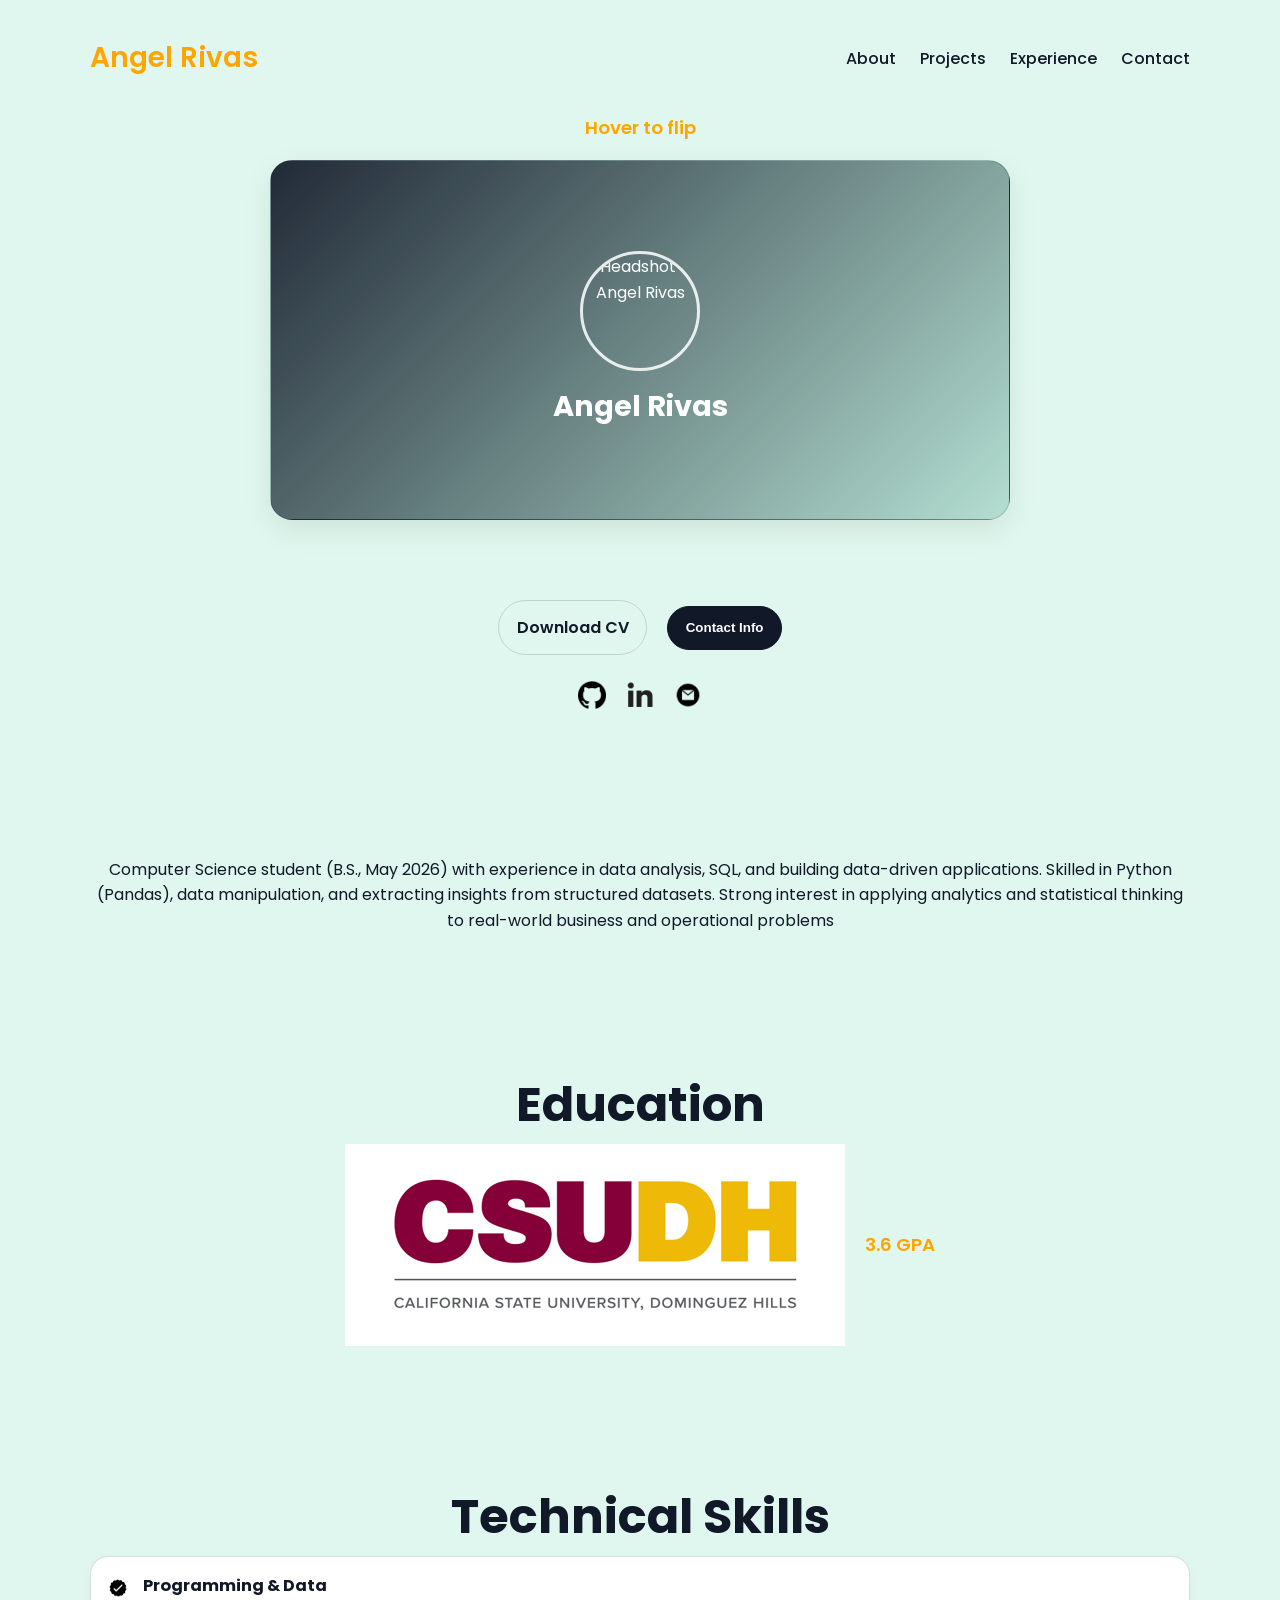
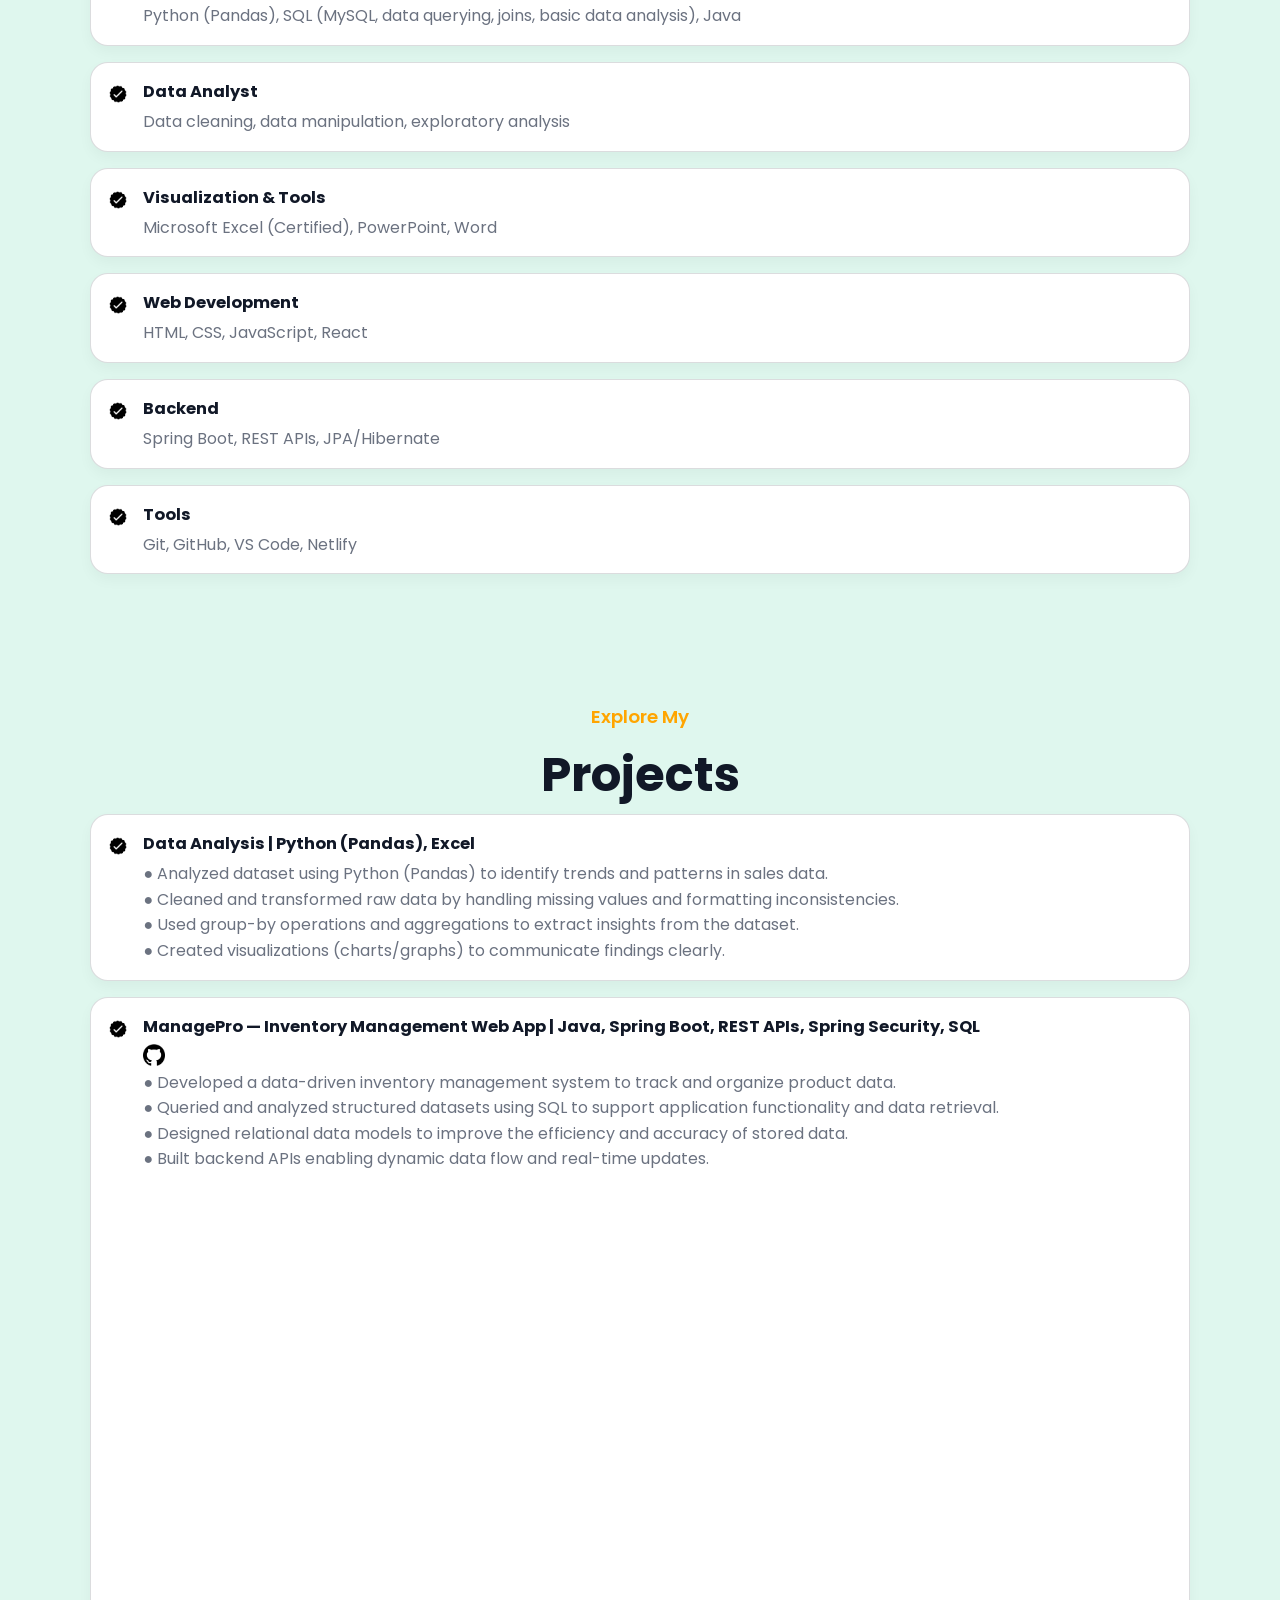
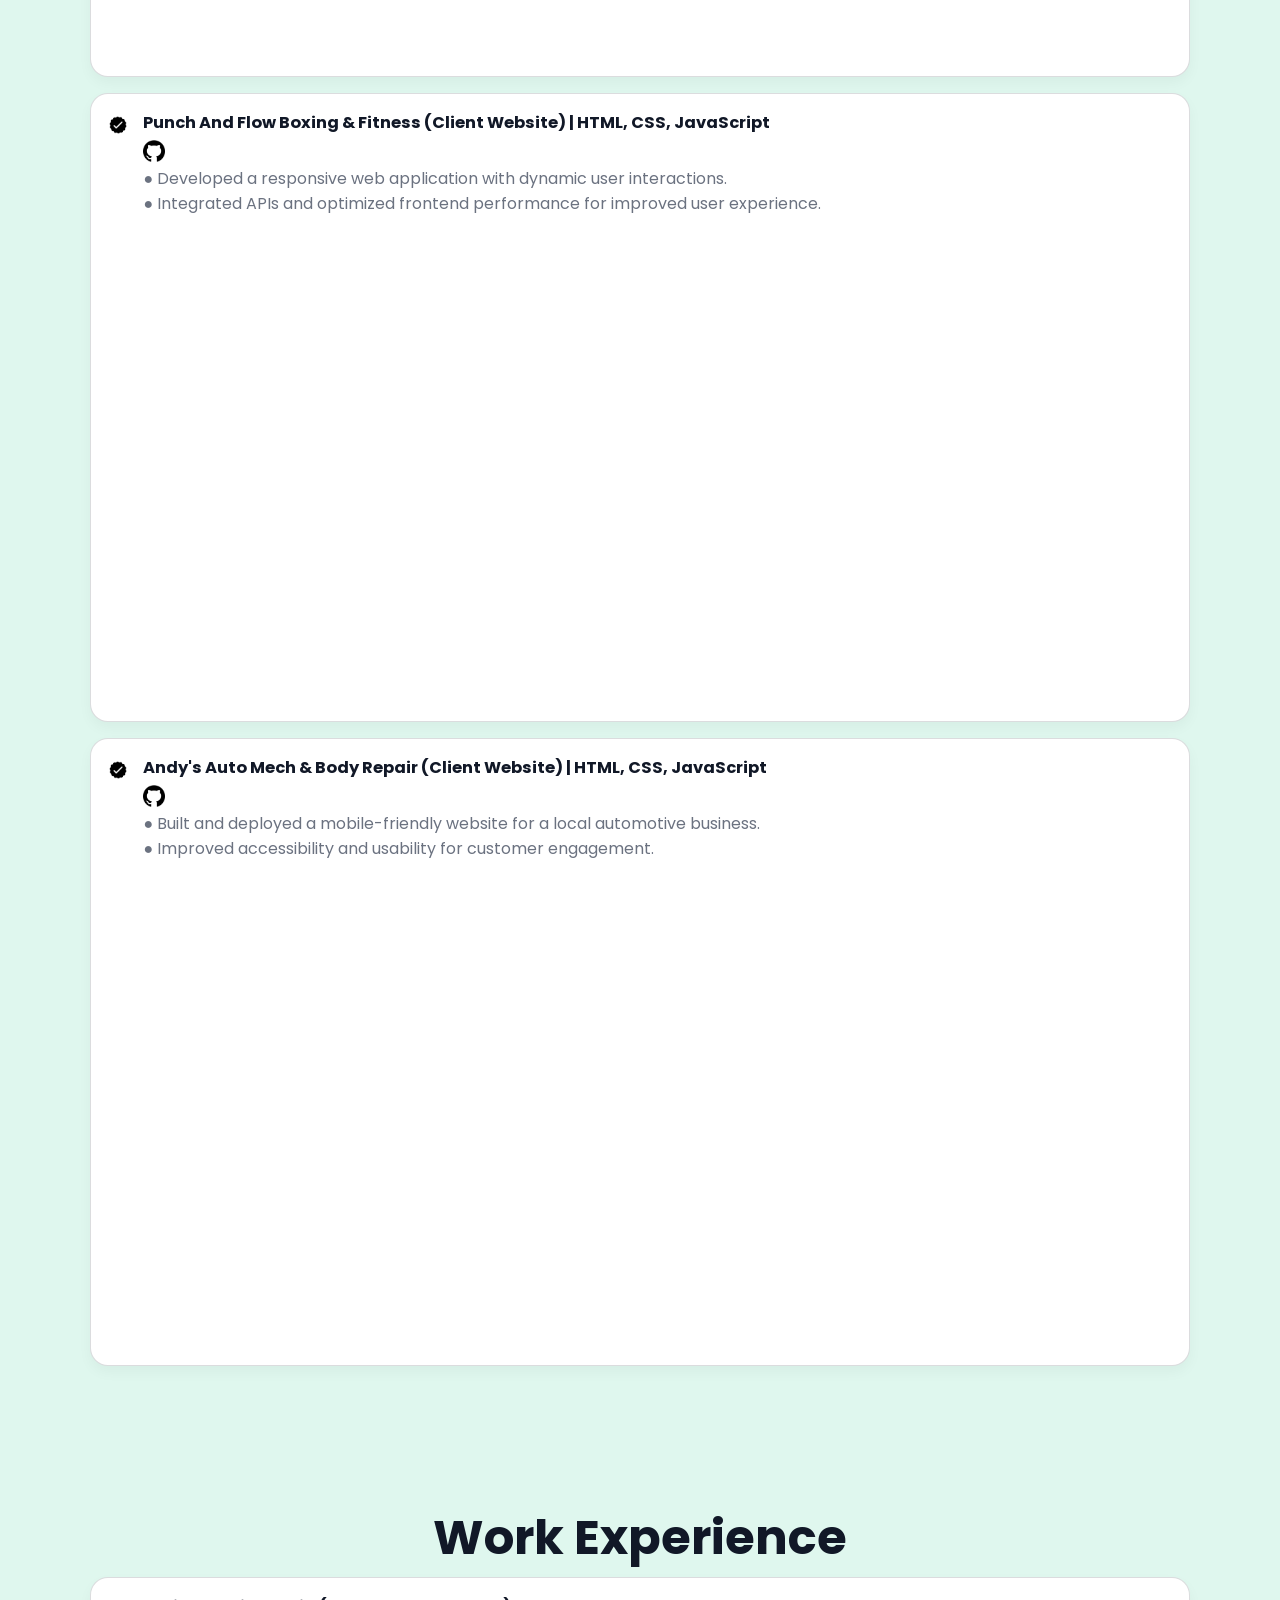
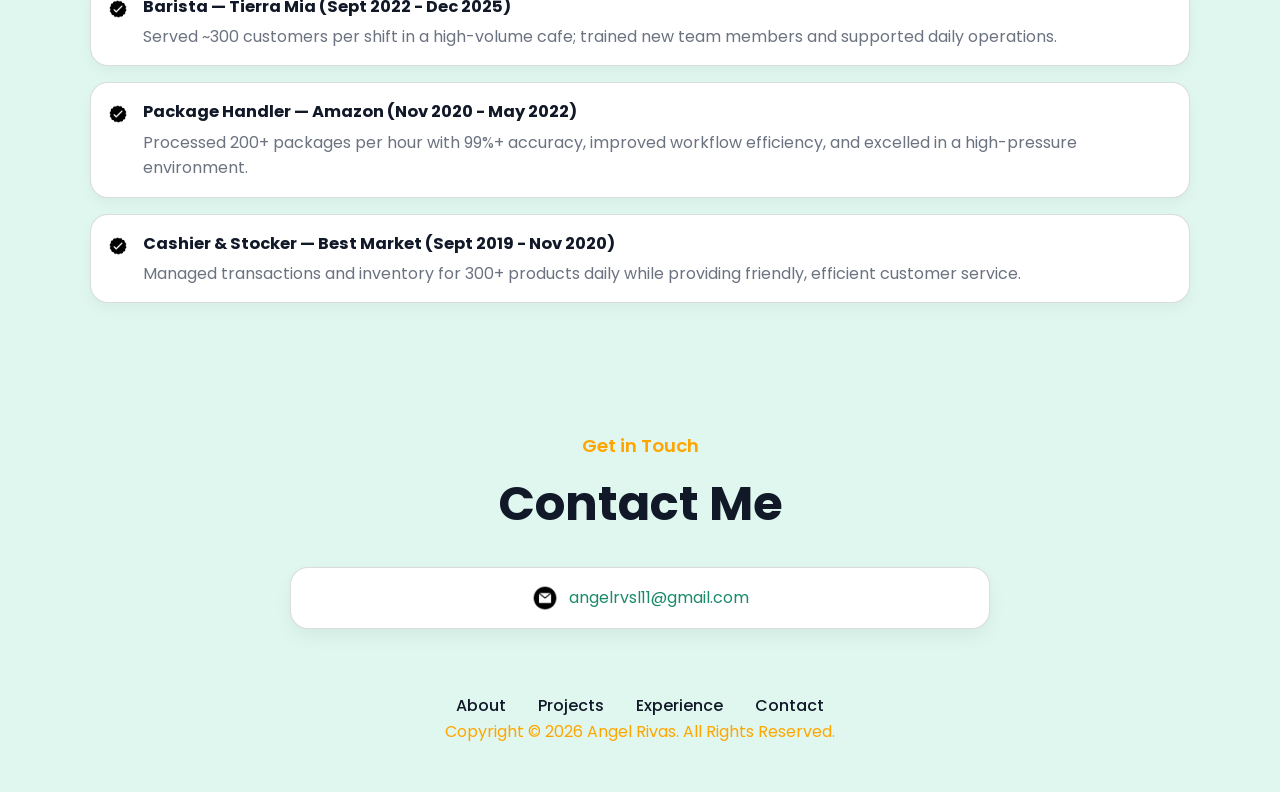
==== Frontend/index.html @ 83a0e371 "Add files via upload" ====
<!DOCTYPE html>
<html lang="en">
  <head>
    <meta charset="UTF-8" />
    <meta name="viewport" content="width=device-width, initial-scale=1.0" />
    <meta
      name="description"
      content="Angel Rivas — Computer Science portfolio showcasing projects, experience, and contact information."
    />
    <title>Angel Rivas • Portfolio</title>

    <link rel="stylesheet" href="style.css" />
  </head>

  <body>
    <header>
      <!-- Desktop Nav -->
      <nav id="desktop-nav" aria-label="Primary">
        <a href="#profile" class="logo" aria-label="Go to top">Angel Rivas</a>

        <ul class="nav-links" role="list">
          <li><a href="#about">About</a></li>
          <li><a href="#projects">Projects</a></li>
          <li><a href="#experience">Experience</a></li>
          <li><a href="#contact">Contact</a></li>
        </ul>
      </nav>

      <!-- Mobile Nav -->
      <nav id="hamburger-nav" aria-label="Primary (mobile)">
        <a href="#profile" class="logo" aria-label="Go to top">Angel Rivas</a>

        <div class="hamburger-menu">
          <button
            class="hamburger-icon"
            id="hamburger-button"
            aria-label="Open navigation menu"
            aria-expanded="false"
            aria-controls="mobile-menu"
            type="button"
          >
            <span></span>
            <span></span>
            <span></span>
          </button>

          <ul id="mobile-menu" class="menu-links" role="list">
            <li><a href="#about" data-close-menu>About</a></li>
            <li><a href="#skills" data-close-menu>Experience</a></li>
            <li><a href="#projects" data-close-menu>Projects</a></li>
            <li><a href="#contact" data-close-menu>Contact</a></li>
          </ul>
        </div>
      </nav>
    </header>

    <main>
      <!-- BUSINESS CARD (TOP OF PAGE) -->
      <section id="business-card" aria-labelledby="bizcard-title">
        <p class="section__text__p1">Hover to flip</p>

        <div class="biz-scene">
          <div class="biz-card">
            <!-- FRONT -->
            <div class="biz-face biz-front">
              <img class="biz-avatar" src="./logos/profile_.HEIC" alt="Headshot of Angel Rivas" />
              <h3 class="biz-name">Angel Rivas</h3>
            </div>

            <!-- BACK -->
            <div class="biz-face biz-back">
              <h3 class="biz-back-title">Let’s build your site</h3>
              <p class="biz-bio">
                Data analyst skilled in SQL, Python, and uncovering insights from complex datasets. I turn raw data into clear insights that help businesses make smarter decisions.
              </p>

              <div class="biz-contact">
                <p><strong>Email:</strong> angelrvsl11@gmail.com</p>
                <br>
                <a class="biz-pill" href="https://linkedin.com/in/angel-rivas-ba0842382" target="_blank" rel="noopener noreferrer">LinkedIn</a>
              </div>

            </div>
          </div>
        </div>
      </section>

      <!-- PROFILE -->
      <section id="profile" aria-labelledby="profile-title">

        <div class="section__text">
          <div class="btn-container">
            <a class="btn btn-color-2" href="RivasAngel_Resume-Data Analyst.pdf" download>Download CV</a>
            <button class="btn btn-color-1" data-jump-contact type="button">Contact Info</button>
          </div>
          <br/>

          <div class="social-links">
            <a
              class="icon-link"
              href="https://github.com/Angelriv-lar"
              target="_blank"
              rel="noopener noreferrer"
              aria-label="Visit my GitHub profile (opens in a new tab)"
            >
              <img src="./logos/github.png" alt="GitHub" class="icon" />
            </a>

            <a
              class="icon-link"
              href="https://www.linkedin.com/in/angel-rivas-ba0842382"
              target="_blank"
              rel="noopener noreferrer"
              aria-label="Visit my Linkedin profile (opens in a new tab)"
            >
              <img src="./logos/Linkedin.png" alt="LinkedIn" class="icon" />
            </a>

            <a
              class="icon-link"
              href="mailto:angelrvsl11@gmail.com"
              aria-label="Email me"
            >
              <img src="./logos/email.png" alt="Gmail" class="icon" />
            </a>
          </div>
        </div>
      </section>

      <!-- Professional Summary -->
      <section>
        <div id="about" class="summary">
          <div class="details-container summary-card">
            <p>
            Computer Science student (B.S., May 2026) with experience in data analysis, SQL, and building data-driven
            applications. Skilled in Python (Pandas), data manipulation, and extracting insights from structured datasets. Strong
            interest in applying analytics and statistical thinking to real-world business and operational problems
            </p>
          </div>
        </div>
      </section>

      <!-- ABOUT -->
      <section id="about" aria-labelledby="about-title" class="reveal">
        <h2 id="about-title" class="title">Education</h2>

        <div class="school-banner" aria-label="Education summary">
          <img src="./logos/CSUDH.png" alt="CSUDH logo" />
          <p class="section__text__p1">3.6 GPA</p>
        </div>
      </section>

      <!-- SKILLS / EXPERIENCE -->
      <section id="skills" aria-labelledby="skills-title" class="reveal">
        <h2 id="skills-title" class="title">Technical Skills</h2>

        <div class="experience-details-container">
          <div class="about-containers">
            <div class="details-container">
              <div class="article-container">
                <article>
                  <img src="./logos/checkmark.png" alt="" class="icon" aria-hidden="true" />
                  <div>
                    <h3>Programming & Data</h3>
                    <p>Python (Pandas), SQL (MySQL, data querying, joins, basic data analysis), Java</p>
                  </div>
                </article>

                <article>
                  <img src="./logos/checkmark.png" alt="" class="icon" aria-hidden="true" />
                  <div>
                    <h3>Data Analyst</h3>
                    <p>Data cleaning, data manipulation, exploratory analysis</p>
                  </div>
                </article>

                <article>
                  <img src="./logos/checkmark.png" alt="" class="icon" aria-hidden="true" />
                  <div>
                    <h3>Visualization & Tools</h3>
                    <p>Microsoft Excel (Certified), PowerPoint, Word</p>
                  </div>
                </article>

                <article>
                  <img src="./logos/checkmark.png" alt="" class="icon" aria-hidden="true" />
                  <div>
                    <h3>Web Development</h3>
                    <p>HTML, CSS, JavaScript, React</p>
                  </div>
                </article>

                <article>
                  <img src="./logos/checkmark.png" alt="" class="icon" aria-hidden="true" />
                  <div>
                    <h3>Backend</h3>
                    <p>Spring Boot, REST APIs, JPA/Hibernate</p>
                  </div>
                </article>

                <article>
                  <img src="./logos/checkmark.png" alt="" class="icon" aria-hidden="true" />
                  <div>
                    <h3>Tools</h3>
                    <p>Git, GitHub, VS Code, Netlify</p>
                  </div>
                </article>
              </div>
            </div>
          </div>
        </div>
      </section>

      <!-- PROJECTS -->
      <section id="projects" aria-labelledby="projects-title" class="reveal">
        <p class="section__text__p1">Explore My</p>
        <h2 id="projects-title" class="title">Projects</h2>

        <div class="experience-details-container">
          <div class="about-containers">
            <div class="details-container">
              <div class="article-container">

                <article>
                  <img src="./logos/checkmark.png" alt="" class="icon" aria-hidden="true" />
                  <div>
                    <h3>
                      Data Analysis | Python (Pandas), Excel
                      <br />
                    </h3>
                    <p>
                      ● Analyzed dataset using Python (Pandas) to identify trends and patterns in sales data. <br>
                      ● Cleaned and transformed raw data by handling missing values and formatting inconsistencies. <br>
                      ● Used group-by operations and aggregations to extract insights from the dataset. <br>
                      ● Created visualizations (charts/graphs) to communicate findings clearly.
                    </p>
                  </div>
                </article>

                <article>
                  <img src="./logos/checkmark.png" alt="" class="icon" aria-hidden="true" />
                  <div>
                    <h3>
                      ManagePro — Inventory Management Web App | Java, Spring Boot, REST APIs, Spring Security, SQL
                      <br />
                      <a
                        class="icon-link"
                        href="https://github.com/Angelriv-lar/ManagePro.git"
                        target="_blank"
                        rel="noopener noreferrer"
                      >
                        <img src="./logos/github.png" alt="GitHub" class="icon" />
                      </a>
                    </h3>
                    <p>
                      ● Developed a data-driven inventory management system to track and organize product data. <br>
                      ● Queried and analyzed structured datasets using SQL to support application functionality and data retrieval. <br>
                      ● Designed relational data models to improve the efficiency and accuracy of stored data. <br>
                      ● Built backend APIs enabling dynamic data flow and real-time updates.
                    </p>
                    <video autoplay muted loop playsinline width="640" height="480">
                      <source src="./Demos/ManagePro-Demo.mov" type="video/mp4" />
                      Your browser does not support the video tag.
                    </video>
                  </div>
                </article>
                
                <article>
                  <img src="./logos/checkmark.png" alt="" class="icon" aria-hidden="true" />
                  <div>
                    <h3>
                      Punch And Flow Boxing & Fitness (Client Website) | HTML, CSS, JavaScript
                      <br />
                      <a
                        class="icon-link"
                        href="https://github.com/Angelriv-lar/Punch-And-Flow-Boxing---Fitness.git"
                        target="_blank"
                        rel="noopener noreferrer"
                      >
                        <img src="./logos/github.png" alt="GitHub" class="icon" />
                      </a>
                    </h3>
                    <p>
                    ● Developed a responsive web application with dynamic user interactions. <br>
                    ● Integrated APIs and optimized frontend performance for improved user experience.
                    <video autoplay muted loop playsinline width="640" height="480">
                      <source src="./Demos/PNF-Demo.mov" type="video/mp4" />
                      Your browser does not support the video tag.
                    </video>
                  </div>
                </article>

                <article>
                  <img src="./logos/checkmark.png" alt="" class="icon" aria-hidden="true" />
                  <div>
                    <h3>
                      Andy's Auto Mech & Body Repair (Client Website) | HTML, CSS, JavaScript
                      <br />
                      <a
                        class="icon-link"
                        href="https://github.com/Angelriv-lar/Andy-s-Auto-Mecb-Body-Repair.git"
                        target="_blank"
                        rel="noopener noreferrer"
                      >
                        <img src="./logos/github.png" alt="GitHub" class="icon" />
                      </a>
                    </h3>
                    <p>
                      ● Built and deployed a mobile-friendly website for a local automotive business. <br>
                      ● Improved accessibility and usability for customer engagement.
                    </p>
                    <video autoplay muted loop playsinline width="640" height="480">
                      <source src="./Demos/Andy's-Demo.mov" type="video/mp4" />
                      Your browser does not support the video tag.
                    </video>
                  </div>
                </article>
              </div>
            </div>
          </div>
        </div>
      </section>

      <!-- WORK EXPERIENCE -->
      <section id="experience" aria-labelledby="work-title" class="reveal">
        <h2 id="work-title" class="title">Work Experience</h2>

        <div class="experience-details-container">
          <div class="about-containers">
            <div class="details-container">
              <div class="article-container">
                <article>
                  <img src="./logos/checkmark.png" alt="" class="icon" aria-hidden="true" />
                  <div>
                    <h3>Barista — Tierra Mia (Sept 2022 - Dec 2025)</h3>
                    <p>Served ~300 customers per shift in a high-volume cafe; trained new team members and supported daily operations.</p>
                  </div>
                </article>

                <article>
                  <img src="./logos/checkmark.png" alt="" class="icon" aria-hidden="true" />
                  <div>
                    <h3>Package Handler — Amazon (Nov 2020 - May 2022)</h3>
                    <p>Processed 200+ packages per hour with 99%+ accuracy, improved workflow efficiency, and excelled in a high-pressure environment.</p>
                  </div>
                </article>

                <article>
                  <img src="./logos/checkmark.png" alt="" class="icon" aria-hidden="true" />
                  <div>
                    <h3>Cashier & Stocker — Best Market (Sept 2019 - Nov 2020)</h3>
                    <p>Managed transactions and inventory for 300+ products daily while providing friendly, efficient customer service.</p>
                  </div>
                </article>
              </div>
            </div>
          </div>
        </div>
      </section>

      <!-- CONTACT -->
      <section id="contact" aria-labelledby="contact-title" class="reveal">
        <p class="section__text__p1">Get in Touch</p>
        <h2 id="contact-title" class="title">Contact Me</h2>

        <div class="contact-info-upper-container">
          <div class="contact-info-container">
            <img src="./logos/email.png" alt="" class="icon contact-icon email-icon" aria-hidden="true" />
            <p><a href="mailto:angelrvsl11@gmail.com">angelrvsl11@gmail.com</a></p>
          </div>
        </div>
      </section>
    </main>

    <footer>
      <nav aria-label="Footer">
        <div>
          <ul class="nav-links" role="list">
            <li><a href="#about">About</a></li>
            <li><a href="#projects">Projects</a></li>
            <li><a href="#experience">Experience</a></li>
            <li><a href="#contact">Contact</a></li>
          </ul>
        </div>
      </nav>

      <p>Copyright &#169; <span id="year">2026</span> Angel Rivas. All Rights Reserved.</p>
    </footer>

    <script src="./Script.js" defer></script>
    <script src="./contact.js"defer></script>
  </body>
</html>
---- Frontend/style.css ----
@import url("https://fonts.googleapis.com/css2?family=Poppins:wght@300;400;500;600&display=swap");

:root{
  --bg: #dff7ee;
  --text: #111827;
  --muted: #6b7280;
  --card: #ffffff;
  --border: rgba(17,24,39,0.15);
  --accent: #1b8a6b;
  --accent-dark: #107856;

  --maxw: 1100px;
  --radius: 18px;
  --shadow: 0 10px 30px rgba(0,0,0,0.08);
}

*{ margin:0; padding:0; box-sizing:border-box; }
html{ scroll-behavior:smooth; }
body{
  font-family:"Poppins", sans-serif;
  line-height:1.6;
  background: var(--bg);
  color:var(--text);
  transition: background-color 120ms linear;
}

img{ max-width:100%; height:auto; display:block; }

a{ color:var(--accent); text-decoration:none; transition:color 200ms ease, opacity 200ms ease; }
a:hover{ color:var(--accent-dark); text-decoration:underline; text-decoration-color: rgba(27,138,107,0.35); }
a:focus-visible, button:focus-visible{
  outline: 3px solid var(--accent);
  outline-offset: 4px;
  border-radius: 10px;
}

main, header{
  width:min(92vw, var(--maxw));
  margin-inline:auto;
}

.center-item{ text-align: center; }

/* ===== NAV ===== */
header{ padding-top: 1.25rem; }
nav{ display:flex; align-items:center; justify-content:space-between; gap:1rem; }
#desktop-nav{ padding: 1rem 0; }
.logo{ font-size:1.75rem; font-weight:600; color:orange; }
.logo:hover{ opacity:0.9; text-decoration:none; }

.nav-links{
  display:flex;
  gap:1.5rem;
  list-style:none;
  align-items:center;
}
.nav-links a{
  color:var(--text);
  font-weight:500;
}
.nav-links a:hover{ color:var(--muted); }

.nav-cta{
  padding: .55rem .9rem;
  border-radius: 999px;
  border: 1px solid var(--border);
  background: rgba(17,24,39,0.06);
}
.nav-cta:hover{ text-decoration:none; opacity:.95; }

/* ===== MOBILE NAV ===== */
#hamburger-nav{ display:none; padding: 1rem 0; }
.hamburger-menu{ position:relative; }
.hamburger-icon{
  display:inline-flex;
  flex-direction:column;
  justify-content:space-between;
  height:22px;
  width:30px;
  border:none;
  background:none;
  cursor:pointer;
}
.hamburger-icon span{
  width:100%;
  height:2px;
  background:var(--text);
  transition: all 250ms ease;
}
.menu-links{
  position:absolute;
  top:120%;
  right:0;
  background:var(--card);
  border:1px solid var(--border);
  border-radius: 14px;
  box-shadow: var(--shadow);
  overflow:hidden;
  max-height:0;
  transition:max-height 250ms ease;
  z-index:999;
}
.menu-links.open{ max-height: 420px; }
.menu-links li{ list-style:none; }
.menu-links a{
  display:block;
  padding: 12px 16px;
  color:var(--text);
}
.menu-links a:hover{ background: rgba(27,138,107,0.08); text-decoration:none; }

.hamburger-icon.open span:first-child{ transform: rotate(45deg) translate(6px, 6px); }
.hamburger-icon.open span:nth-child(2){ opacity:0; }
.hamburger-icon.open span:last-child{ transform: rotate(-45deg) translate(6px, -6px); }

/* ===== SECTIONS ===== */
section{ padding: clamp(2rem, 5vw, 4rem) 0; }
.section__text__p1{ 
  color: orange;
  font-size: 1.15rem;
  font-weight: 600;
  text-align: center;
}
.title{ font-size: clamp(2rem, 4vw, 3rem); text-align:center; margin-top:0.35rem; }

.summary {
  display: flex;
  justify-content: center;
  margin-top: 1.25rem;
  align-items: center;
}
.summary-card { text-align: center; }

/* ===== HERO / PROFILE ===== */
#profile{
  display:grid;
  grid-template-columns: 420px 1fr;
  gap: 3rem;
  align-items:center;
  padding-top: 1rem;
}
#profile .section__text{
  grid-column: 1 / -1;
}

.section__pic-container{
  width: 75%;
  max-width: 420px;
  border-radius: var(--radius);
  overflow:hidden;
}
.section__pic-container img{ width:100%; height:auto; display:block; }
.section__text{ 
  text-align:left;
  display: flex;
  flex-direction: column;
  align-items: center;
}

.btn-container{ 
  display:flex; 
  justify-content: center;
  align-items: center;
  gap:20px; 
  flex-wrap:wrap; 
}
.btn{
  font-weight:600;
  padding: 0.85rem 1.1rem;
  border-radius: 999px;
  border: 1px solid var(--border);
  background: transparent;
  color: var(--text);
  cursor:pointer;
}
.btn-color-1{ background: var(--text); color:white; border-color: var(--text); }
.btn-color-1:hover{ opacity:0.92; }
.btn-color-2:hover{ background: rgba(17,24,39,0.06); }

.icon{ width: 28px; height: 28px; }
.social-links {
  display: flex;
  justify-content: center;
  align-items: center;
  gap: 20px;
}

/* ===== AI BOX ===== */
.ai-box{
  width: min(720px, 100%);
  margin: 1.25rem auto;
  padding: 1rem;
  border: 1px solid var(--border);
  border-radius: var(--radius);
  background: var(--card);
  box-shadow: 0 8px 18px rgba(0,0,0,0.05);
}
.ai-label{
  display:block;
  margin-bottom:0.5rem;
  font-weight:600;
  color:var(--text);
}
.ai-input{
  width:100%;
  padding:0.7rem 0.8rem;
  border-radius:12px;
  border:1px solid var(--border);
  resize: vertical;
  font-family: inherit;
  font-size: 1rem;
}
.ai-actions{
  display:flex;
  gap:0.75rem;
  align-items:center;
  margin-top:0.75rem;
  flex-wrap: wrap;
}
.ai-status{ color: var(--muted); font-size: 0.95rem; }
.ai-body{ margin-top:1rem; white-space: pre-wrap; color: var(--text); line-height: 1.6; }

/* ===== SCHOOL BANNER ===== */
.school-banner{
  display: flex;
  justify-content: center;
  align-items: center;
  gap: 20px;
}

/* ===== LISTS (Skills / Projects / Work) ===== */
.article-container{
  display:flex;
  flex-direction:column;
  gap: 1rem;
}
article{
  width: 100%;
  display:flex;
  gap: 0.9rem;
  align-items:flex-start;
  padding: 1rem;
  border: 1px solid var(--border);
  border-radius: var(--radius);
  background: var(--card);
  box-shadow: 0 6px 14px rgba(0,0,0,0.04);
}
article .icon{
  width: 22px;
  height: 22px;
  margin-top: 0.25rem;
  flex: 0 0 auto;
}
article h3{ font-size: 1.02rem; margin-bottom: 0.25rem; }
article p, article h6{ color: var(--muted); }

/* ===== CONTACT ===== */
#contact{ padding-bottom: 2rem; }
.contact-info-upper-container{
  display:flex;
  justify-content:center;
  gap: 1rem;
  flex-wrap:wrap;
  padding: 1rem;
  border:1px solid var(--border);
  border-radius: var(--radius);
  background: var(--card);
  box-shadow: 0 8px 18px rgba(0,0,0,0.05);
  width: min(700px, 100%);
  margin: 1.5rem auto 0;
}
.contact-info-container{ display:flex; align-items:center; gap:0.6rem; }

/* ==== Contact Form ==== */
.Contact-Form{ width: min(700px, 92vw); margin: 0 auto; text-align: center; }
#contact-form{
  margin-top: 1rem;
  display: grid;
  gap: 0.85rem;
  padding: 1.25rem;
  border: 1px solid rgba(17,24,39,0.15);
  border-radius: 18px;
  background: #fff;
  box-shadow: 0 10px 30px rgba(0,0,0,0.06);
}
.form-row{ display: grid; grid-template-columns: 1fr 1fr; gap: 0.85rem; }
#contact-form input, #contact-form textarea{
  width: 100%;
  padding: 0.9rem 1rem;
  border-radius: 14px;
  border: 1px solid rgba(17,24,39,0.18);
  font: inherit;
  outline: none;
}
#contact-form input:focus, #contact-form textarea:focus{
  border-color: #1b8a6b;
  box-shadow: 0 0 0 4px rgba(27,138,107,0.15);
}
#contact-form button{
  padding: 0.9rem 1rem;
  border-radius: 999px;
  border: none;
  background: #111827;
  color: white;
  font-weight: 600;
  cursor: pointer;
}
#contact-form button:hover{ opacity: 0.92; }
.form-status{ min-height: 1.2em; color: #6b7280; font-size: 0.95rem; }

/* ===== FOOTER ===== */
footer{ padding: 2rem 0 3rem; text-align:center; color: orange; }
footer nav{ display: block; }
footer nav > div{ width: 100%; }
footer .nav-links{
  display:flex;
  justify-content:center;
  gap: 2rem;
  list-style:none;
  padding:0;
  margin:0;
  flex-wrap: wrap;
}

/* ===== REVEAL ===== */
.reveal{ opacity:0; transform: translateY(14px); transition: opacity 450ms ease, transform 450ms ease; }
.reveal.show{ opacity:1; transform:none; }
@media (prefers-reduced-motion: reduce){
  html{ scroll-behavior:auto; }
  .reveal{ opacity:1; transform:none; transition:none; }
}

/* ===== RESPONSIVE ===== */
@media (max-width: 900px){
  #profile{ grid-template-columns: 1fr; text-align:center; }
  .section__text{ text-align:center; }
  .btn-container{ justify-content:center; }
  .section__pic-container{ margin-inline:auto; }
  .section__pic-container img{ margin-inline:auto; }
}
@media (max-width: 1200px){
  #desktop-nav{ display:none; }
  #hamburger-nav{ display:flex; }
}
@media (max-width: 640px){
  .form-row{ grid-template-columns: 1fr; }
}

/* =========================
   BUSINESS CARD (TOP)
   ========================= */

  /* =========================
   BUSINESS CARD (TOP)
   ========================= */
#business-card { padding-top: 1rem; }

.biz-scene{
  width: min(740px, 92vw);
  height: 360px;
  perspective: 1200px;
  margin: 18px auto 0;
}

.biz-card{
  width: 100%;
  height: 100%;
  position: relative;
  transform-style: preserve-3d;
  transition: transform 0.85s ease;
  will-change: transform;
}

/* Flip */
.biz-scene:hover .biz-card{ transform: rotateY(180deg); }

/* Faces */
.biz-face{
  position:absolute;
  inset:0;
  border-radius: 22px;

  /* Critical for preventing the front showing on the back */
  backface-visibility: hidden;
  -webkit-backface-visibility: hidden;

  /* Force each face into its own 3D layer */
  transform: translateZ(0);

  padding: 24px;
  display:flex;
  flex-direction:column;
  justify-content:center;
  align-items:center;
  gap: 12px;

  overflow:hidden;
  border: 1px solid rgba(17,24,39,0.18);
  box-shadow: var(--shadow);
  background: linear-gradient(135deg, rgba(17,24,39,0.92), rgba(27,138,107,0.22));
  color: #fff;
}

/* Shiny sweep */
.biz-face::before{
  content:"";
  position:absolute;
  inset:-50%;
  background: linear-gradient(115deg,
    transparent 35%,
    rgba(255,255,255,0.10) 48%,
    rgba(255,255,255,0.25) 50%,
    rgba(255,255,255,0.10) 52%,
    transparent 65%
  );
  transform: translateX(-55%) rotate(10deg);
  animation: bizshine 2.4s ease-in-out infinite;
  pointer-events:none;
}
@keyframes bizshine{
  0%{ transform: translateX(-55%) rotate(10deg); }
  50%{ transform: translateX(55%) rotate(10deg); }
  100%{ transform: translateX(-55%) rotate(10deg); }
}

/* Back rotated */
.biz-back{ transform: rotateY(180deg) translateZ(0); }

/* Content layer above shine */
.biz-avatar,
.biz-name, .biz-role, .biz-small,
.biz-bio, .biz-contact, .biz-back-title,
.biz-actions{
  position: relative;
  z-index: 1;
  text-align:center;
}

.biz-avatar{
  width: 120px; height: 120px;
  border-radius: 50%;
  object-fit: cover;
  border: 3px solid rgba(255,255,255,0.85);
}

.biz-name{ font-size: 1.8rem; font-weight: 700; margin:0; }
.biz-role{ color: rgba(255,255,255,0.86); margin:0; }
.biz-small{ color: rgba(255,255,255,0.75); font-size: .95rem; margin:0; }
.biz-bio{ max-width: 55ch; color: rgba(255,255,255,0.9); margin:0; }
.biz-contact p{ margin:0; color: rgba(255,255,255,0.9); }
.biz-back-title{ font-size: 1.4rem; font-weight: 700; margin:0; }

.biz-actions{
  display:flex;
  gap: 10px;
  flex-wrap: wrap;
  justify-content:center;
}

.biz-pill{
  padding: 10px 14px;
  border-radius: 999px;
  border: 1px solid rgba(255,255,255,0.20);
  background: rgba(255,255,255,0.92);
  color: #111827;
  font-weight: 700;
  text-decoration: none;
}
.biz-pill:hover{ text-decoration:none; opacity:.95; }

.biz-btn{
  padding: 10px 14px;
  border-radius: 999px;
  border: 1px solid rgba(255,255,255,0.20);
  background: #111827;
  color: #fff;
  font-weight: 700;
  text-decoration:none;
}
.biz-btn:hover{ text-decoration:none; opacity:.95; }

/* ✅ Prevent the hidden face from blocking clicks */
.biz-front { pointer-events: auto; }
.biz-back { pointer-events: none; }

/* When flipped, swap pointer-events so ONLY the visible side is clickable */
.biz-scene:hover .biz-front { pointer-events: none; }
.biz-scene:hover .biz-back  { pointer-events: auto; } 

.portal-split{
  display: grid;
  grid-template-columns: 1.1fr 0.9fr;
  gap: 16px;
}
@media (max-width: 900px){
  .portal-split{ grid-template-columns: 1fr; }
}

.requests-toolbar{
  display:flex;
  gap:10px;
  align-items:center;
  margin: 10px 0 14px;
}
.requests-toolbar input{
  flex:1;
  padding: 10px 12px;
  border-radius: 12px;
  border: 1px solid rgba(17,24,39,0.18);
  font: inherit;
}

.req-card{
  border: 1px solid rgba(17,24,39,0.15);
  border-radius: 16px;
  padding: 12px 12px;
  background: #fff;
  display:flex;
  justify-content:space-between;
  gap: 12px;
  cursor:pointer;
  transition: transform 120ms ease, box-shadow 120ms ease;
}
.req-card:hover{
  transform: translateY(-1px);
  box-shadow: 0 10px 20px rgba(0,0,0,0.06);
}
.req-title{ font-weight: 700; margin:0; }
.req-sub{ color: #6b7280; margin: 3px 0 0; font-size: 0.95rem; }

.pill{
  display:inline-flex;
  align-items:center;
  padding: 6px 10px;
  border-radius: 999px;
  border: 1px solid rgba(17,24,39,0.14);
  font-weight: 700;
  font-size: 0.85rem;
  background: rgba(17,24,39,0.03);
}

.thread{
  border: 1px solid rgba(17,24,39,0.15);
  border-radius: 16px;
  background: #fff;
  overflow:hidden;
  display:flex;
  flex-direction:column;
  min-height: 380px;
}
.thread-head{
  padding: 12px 12px;
  border-bottom: 1px solid rgba(17,24,39,0.10);
  display:flex;
  justify-content:space-between;
  gap: 12px;
  align-items:flex-start;
}
.thread-meta{ display:flex; gap: 10px; align-items:center; margin-top: 6px; }
.thread-body{
  padding: 12px;
  display:flex;
  flex-direction:column;
  gap: 10px;
  overflow:auto;
  max-height: 360px;
}
.bubble{
  max-width: 85%;
  padding: 10px 12px;
  border-radius: 14px;
  border: 1px solid rgba(17,24,39,0.12);
  background: rgba(17,24,39,0.03);
}
.bubble.me{
  margin-left:auto;
  background: rgba(27,138,107,0.10);
  border-color: rgba(27,138,107,0.22);
}
.bubble .meta{
  display:flex;
  justify-content:space-between;
  gap: 10px;
  font-size: 0.82rem;
  color: #6b7280;
  margin-bottom: 6px;
}
.thread-form{
  display:flex;
  gap: 10px;
  padding: 12px;
  border-top: 1px solid rgba(17,24,39,0.10);
}
.thread-form textarea{
  flex:1;
  resize:none;
  padding: 10px 12px;
  border-radius: 12px;
  border: 1px solid rgba(17,24,39,0.18);
  font: inherit;
}

/* ===== Portal polish ===== */
.dash-wrap{ padding-bottom: 3rem; }
.dash-card{ padding: 1.25rem; }

.portal-tabs{
  display:flex;
  gap: 10px;
  justify-content:center;
  margin-bottom: 12px;
}
.portal-tab{
  padding: 10px 14px;
  border-radius: 999px;
  border: 1px solid rgba(17,24,39,0.16);
  background: rgba(17,24,39,0.04);
  font-weight: 700;
  cursor:pointer;
}
.portal-tab.is-active{
  background: #111827;
  color: #fff;
  border-color: #111827;
}

.portal-form label{
  display:block;
  text-align:left;
  font-weight: 600;
  margin-bottom: 10px;
}
.portal-form input,
.portal-form select,
.portal-form textarea{
  width:100%;
  padding: 12px 12px;
  border-radius: 14px;
  border: 1px solid rgba(17,24,39,0.18);
  font: inherit;
  margin-top: 6px;
  background: #fff;
}
.portal-form input:focus,
.portal-form select:focus,
.portal-form textarea:focus{
  outline: none;
  border-color: #1b8a6b;
  box-shadow: 0 0 0 4px rgba(27,138,107,0.15);
}

.portal-msg{ margin-top: 10px; min-height: 1.2em; }

.dash-top{
  display:flex;
  align-items:flex-start;
  justify-content:space-between;
  gap: 12px;
}
.dash-kicker{ margin:0; color:#6b7280; font-weight:700; letter-spacing:.02em; font-size:.9rem; }
.dash-muted{ color:#6b7280; margin: 4px 0 0; }
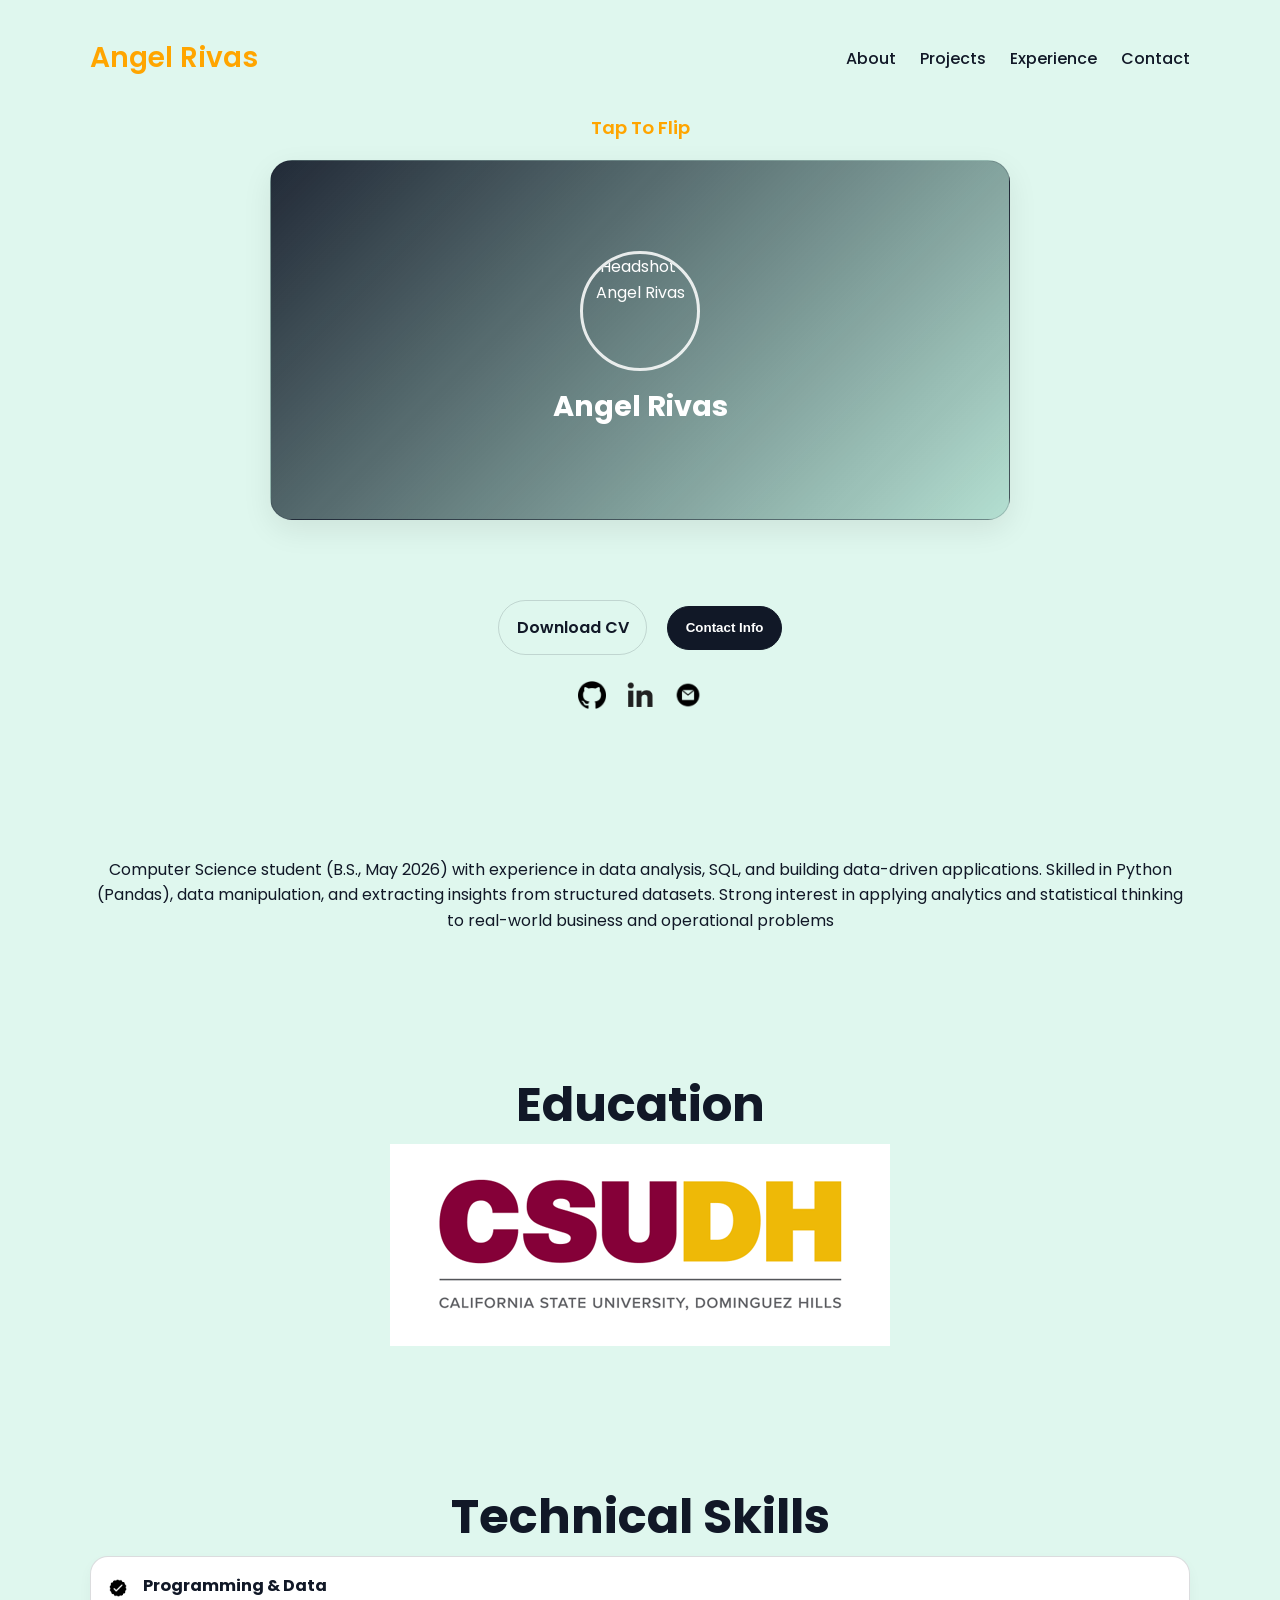
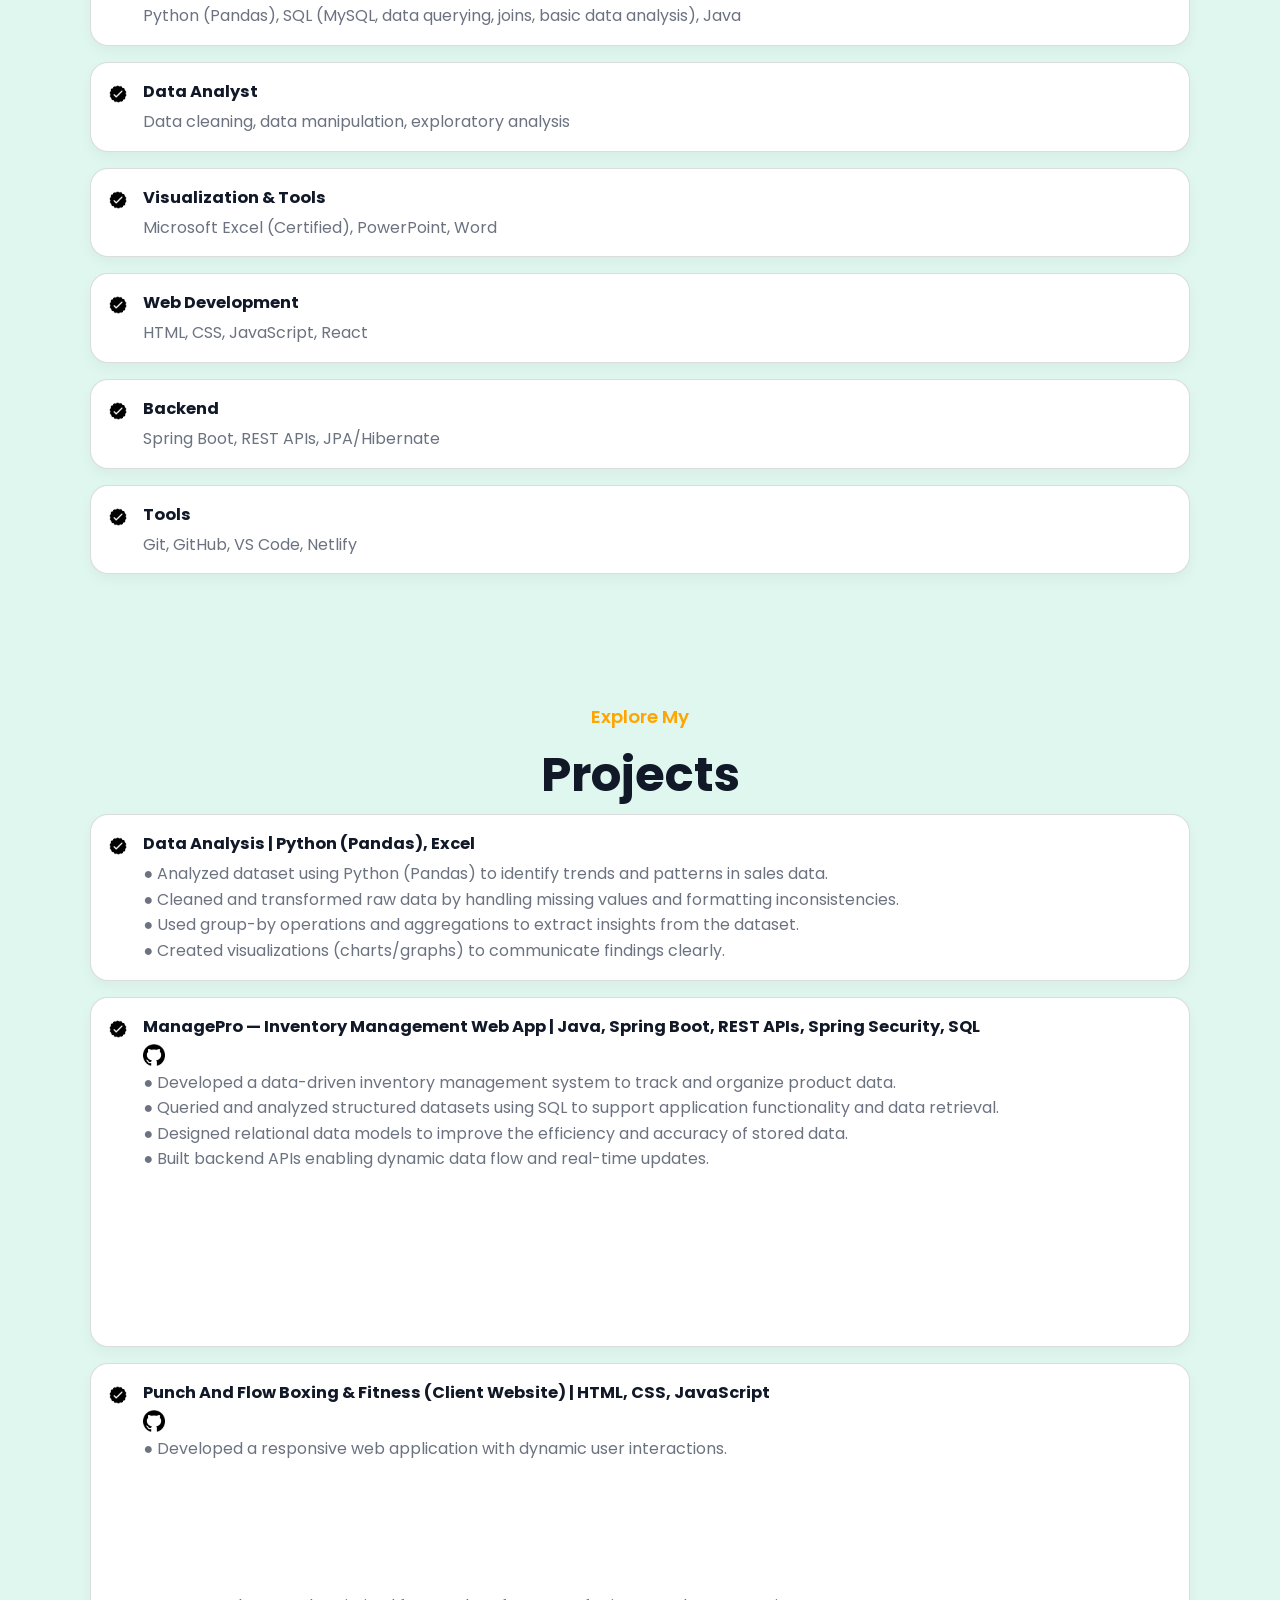
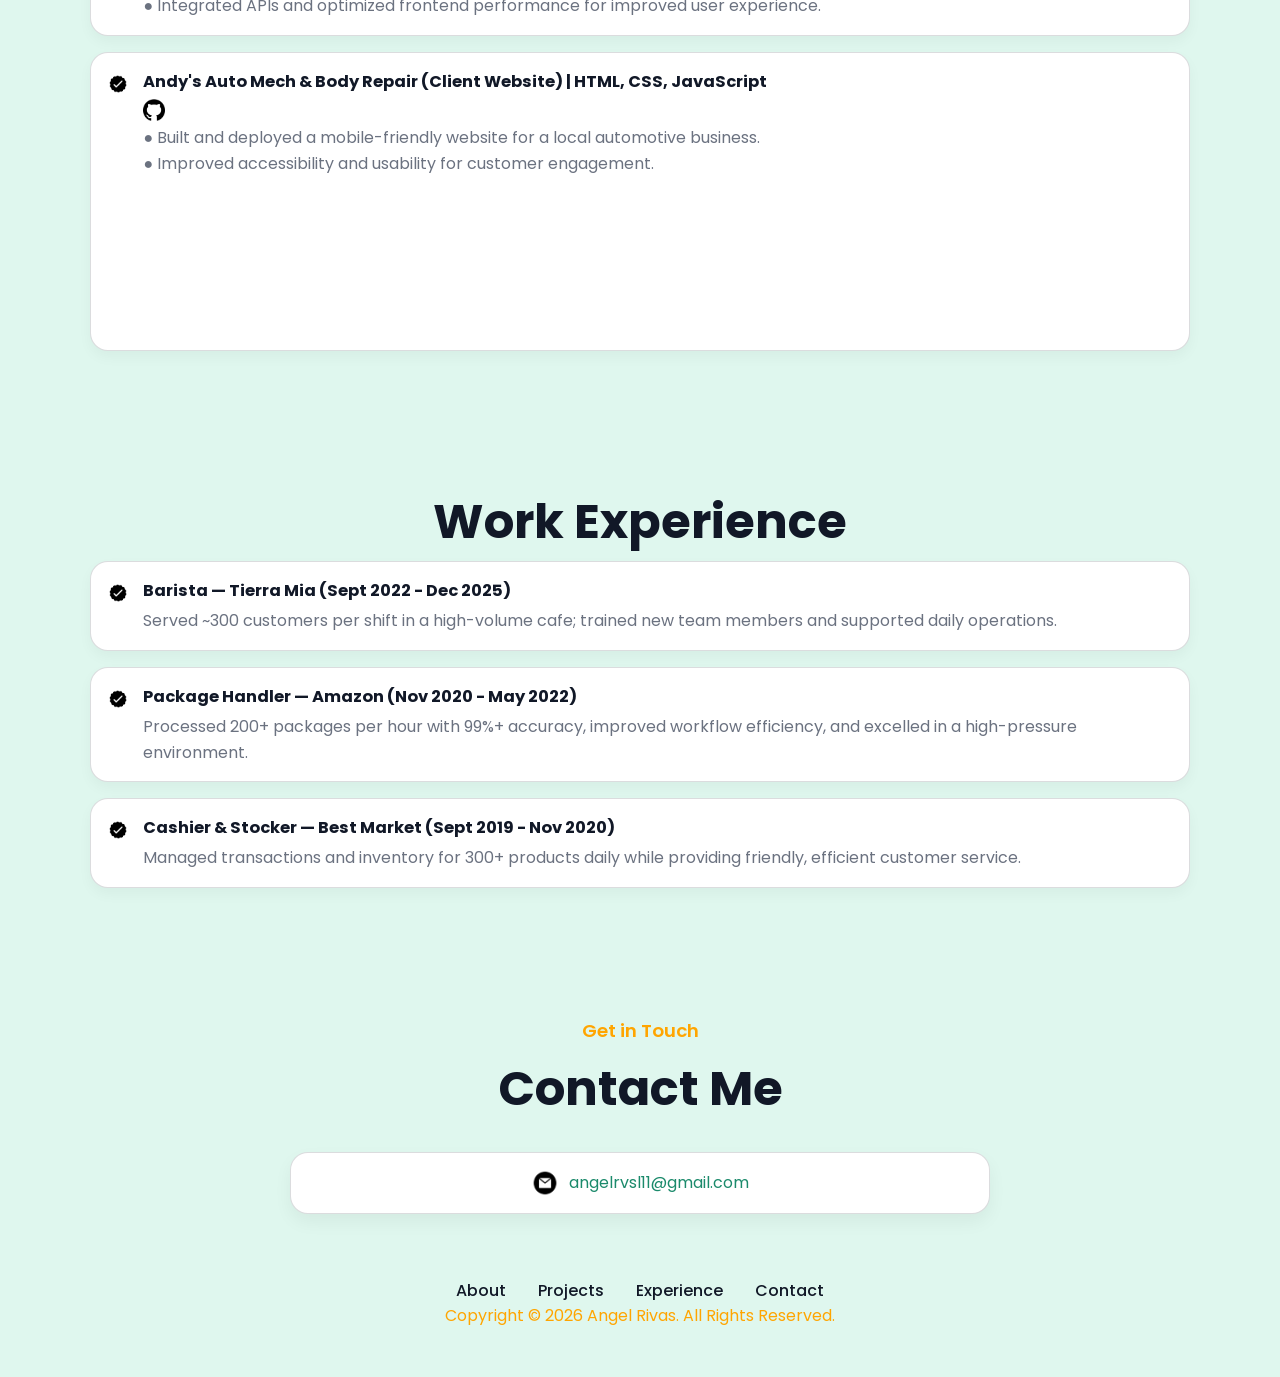
==== commit 5a9f7603: "Modify business card text and video attributes Updated text for business card interaction and remove" ====
--- a/Frontend/index.html
+++ b/Frontend/index.html
@@ -57,7 +57,7 @@
     <main>
       <!-- BUSINESS CARD (TOP OF PAGE) -->
       <section id="business-card" aria-labelledby="bizcard-title">
-        <p class="section__text__p1">Hover to flip</p>
+        <p class="section__text__p1"> Tap To Flip </p>
 
         <div class="biz-scene">
           <div class="biz-card">
@@ -146,7 +146,6 @@
 
         <div class="school-banner" aria-label="Education summary">
           <img src="./logos/CSUDH.png" alt="CSUDH logo" />
-          <p class="section__text__p1">3.6 GPA</p>
         </div>
       </section>
 
@@ -258,7 +257,7 @@
                       ● Designed relational data models to improve the efficiency and accuracy of stored data. <br>
                       ● Built backend APIs enabling dynamic data flow and real-time updates.
                     </p>
-                    <video autoplay muted loop playsinline width="640" height="480">
+                    <video autoplay muted loop playsinline>
                       <source src="./Demos/ManagePro-Demo.mov" type="video/mp4" />
                       Your browser does not support the video tag.
                     </video>
@@ -283,7 +282,7 @@
                     <p>
                     ● Developed a responsive web application with dynamic user interactions. <br>
                     ● Integrated APIs and optimized frontend performance for improved user experience.
-                    <video autoplay muted loop playsinline width="640" height="480">
+                    <video autoplay muted loop playsinline>
                       <source src="./Demos/PNF-Demo.mov" type="video/mp4" />
                       Your browser does not support the video tag.
                     </video>
@@ -309,7 +308,7 @@
                       ● Built and deployed a mobile-friendly website for a local automotive business. <br>
                       ● Improved accessibility and usability for customer engagement.
                     </p>
-                    <video autoplay muted loop playsinline width="640" height="480">
+                    <video autoplay muted loop playsinline>
                       <source src="./Demos/Andy's-Demo.mov" type="video/mp4" />
                       Your browser does not support the video tag.
                     </video>
@@ -390,4 +389,4 @@
     <script src="./Script.js" defer></script>
     <script src="./contact.js"defer></script>
   </body>
-</html>+</html>
